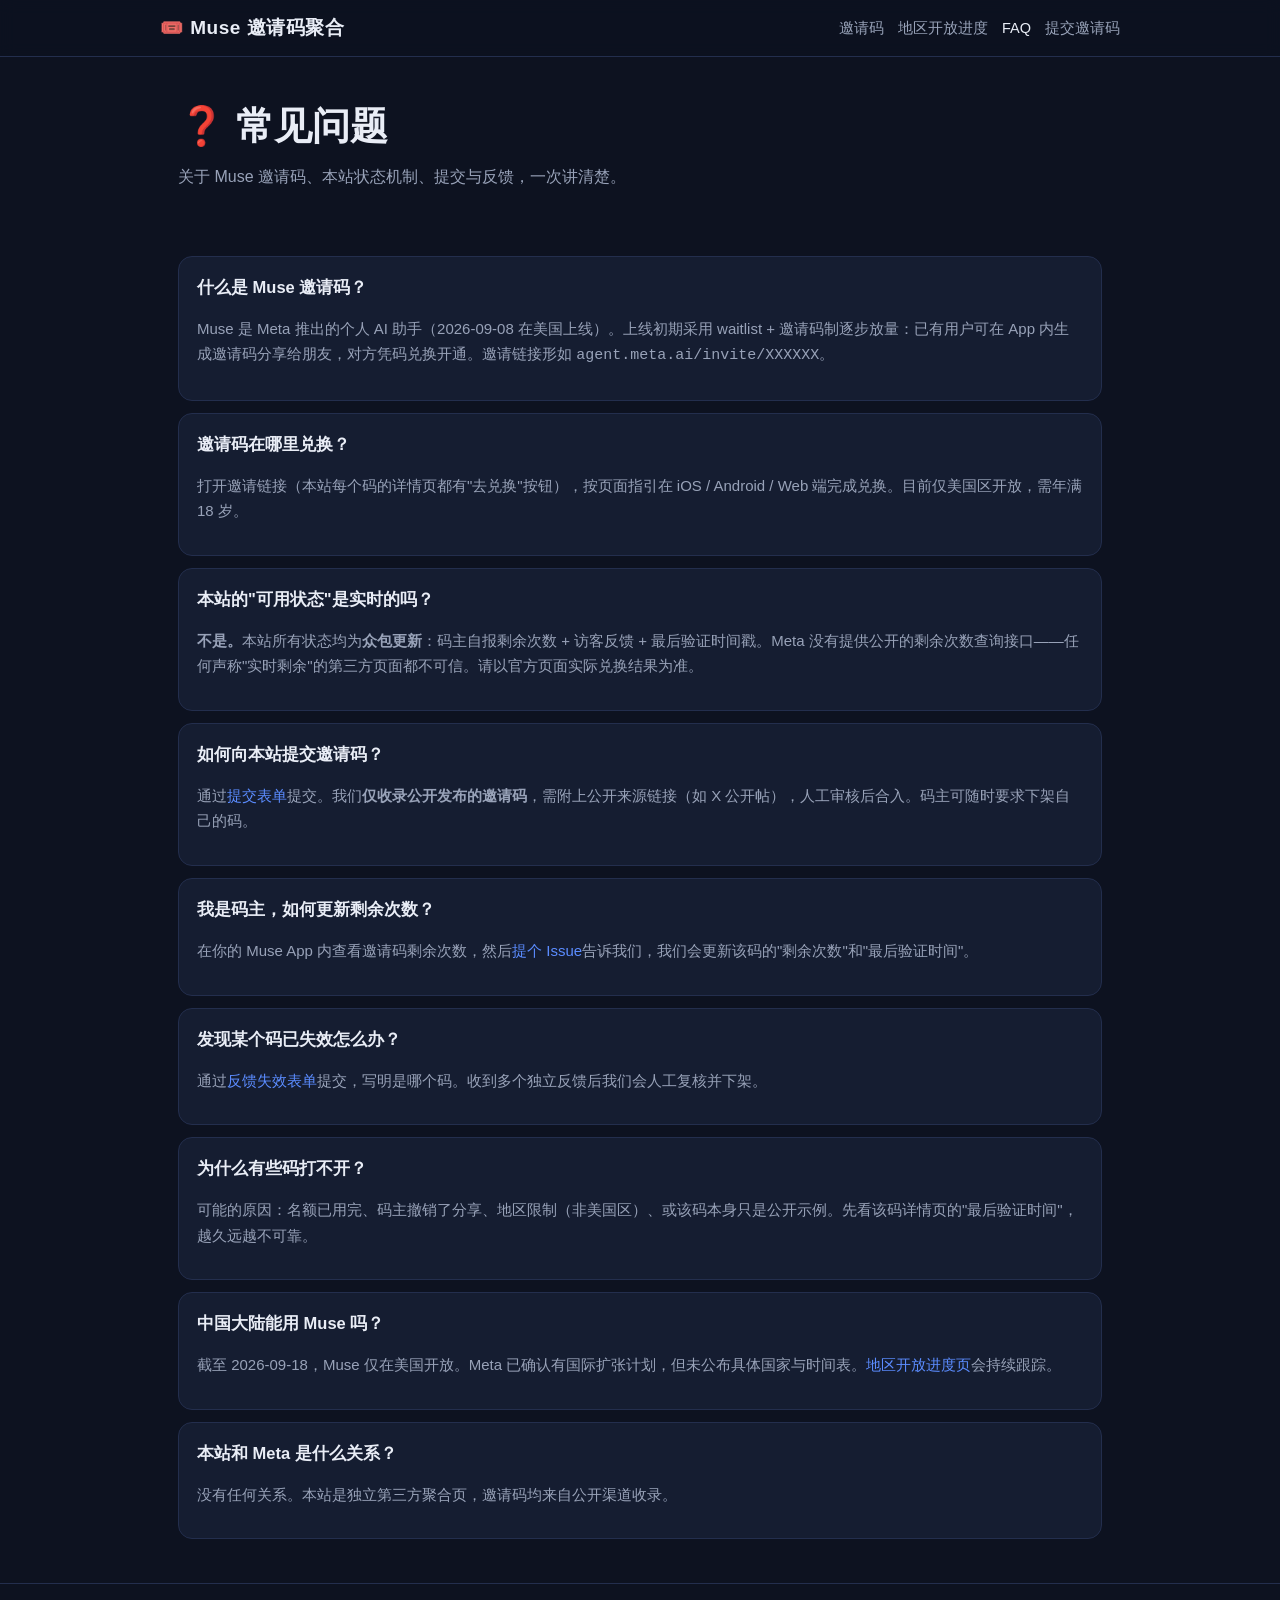
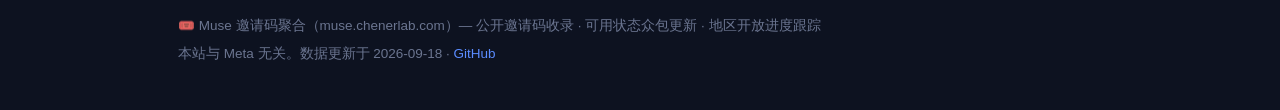
==== faq.html @ a4485e54 "Add faq.html" ====
<!DOCTYPE html>
<html lang="zh-CN">
<head>
<meta charset="UTF-8">
<meta name="viewport" content="width=device-width, initial-scale=1.0">
<title>Muse 邀请码 FAQ | Muse Invite Code FAQ</title>
<meta name="description" content="Muse 邀请码常见问题：邀请码是什么、在哪里兑换、本站状态是否实时、如何提交邀请码、码主如何更新剩余次数、中国大陆能用吗。Muse invite code FAQ.">
<meta name="keywords" content="Muse邀请码FAQ,Muse invite code FAQ,Muse怎么注册,Muse兑换,Muse中国能用吗">
<link rel="canonical" href="https://muse.chenerlab.com/faq.html">
<link rel="stylesheet" href="/assets/style.css">
<link rel="icon" href="data:image/svg+xml,<svg xmlns='http://www.w3.org/2000/svg' viewBox='0 0 100 100'><text y='.9em' font-size='90'>❓</text></svg>">
<meta property="og:title" content="Muse 邀请码 FAQ">
<meta property="og:type" content="website">
<script type="application/ld+json">
{"@context":"https://schema.org","@type":"FAQPage","mainEntity":[
{"@type":"Question","name":"什么是 Muse 邀请码？","acceptedAnswer":{"@type":"Answer","text":"Muse 是 Meta 推出的个人 AI 助手（2026-09-08 在美国上线）。上线初期采用 waitlist + 邀请码制逐步放量：已有用户可在 App 内生成邀请码分享给朋友，对方凭码兑换开通。邀请链接形如 agent.meta.ai/invite/XXXXXX。"}},
{"@type":"Question","name":"邀请码在哪里兑换？","acceptedAnswer":{"@type":"Answer","text":"打开邀请链接 agent.meta.ai/invite/你的邀请码，按页面指引在 iOS / Android / Web 端完成兑换。目前仅美国区开放，需年满 18 岁。"}},
{"@type":"Question","name":"本站的“可用状态”是实时的吗？","acceptedAnswer":{"@type":"Answer","text":"不是。本站所有状态均为众包更新：码主自报剩余次数 + 访客反馈 + 最后验证时间戳。Meta 没有提供公开的剩余次数查询接口，任何声称“实时剩余”的第三方页面都不可信。请以官方页面实际兑换结果为准。"}},
{"@type":"Question","name":"如何向本站提交邀请码？","acceptedAnswer":{"@type":"Answer","text":"通过本站的提交表单（GitHub Issue 模板）提交，仅收录公开发布的邀请码，需附上公开来源链接。人工审核后合入数据库。码主可随时要求下架自己的码。"}},
{"@type":"Question","name":"我是码主，如何更新剩余次数？","acceptedAnswer":{"@type":"Answer","text":"在 App 内查看你的邀请码剩余次数后，通过提交表单或直接提 Issue 告诉我们，我们会更新该码的“剩余次数”和“最后验证时间”。"}},
{"@type":"Question","name":"发现某个码已失效怎么办？","acceptedAnswer":{"@type":"Answer","text":"通过“反馈失效”表单提交，写明是哪个码。收到多个独立反馈后我们会人工复核并下架失效的码。"}},
{"@type":"Question","name":"中国大陆能用 Muse 吗？","acceptedAnswer":{"@type":"Answer","text":"截至 2026-09-18，Muse 仅在美国开放。Meta 已确认有国际扩张计划，但未公布具体国家与时间表。本站的地区开放进度页会持续跟踪。"}},
{"@type":"Question","name":"本站和 Meta 是什么关系？","acceptedAnswer":{"@type":"Answer","text":"没有任何关系。本站是独立第三方聚合页，邀请码均来自公开渠道收录，与 Meta 官方无关。"}}
]}
</script>
</head>
<body>
<header class="site"><div class="wrap nav">
  <a class="brand" href="/"><span>🎟️</span> Muse 邀请码聚合</a>
  <nav>
    <a href="/">邀请码</a>
    <a href="/regions.html">地区开放进度</a>
    <a href="/faq.html" class="active">FAQ</a>
    <a href="https://github.com/Chener/muse-invite/issues/new?template=submit-code.yml" target="_blank" rel="noopener">提交邀请码</a>
  </nav>
</div></header>

<main class="wrap">
  <div class="hero">
    <h1>❓ 常见问题</h1>
    <p>关于 Muse 邀请码、本站状态机制、提交与反馈，一次讲清楚。</p>
  </div>

  <section class="block">
    <div class="faq-item"><h3>什么是 Muse 邀请码？</h3>
      <p>Muse 是 Meta 推出的个人 AI 助手（2026-09-08 在美国上线）。上线初期采用 waitlist + 邀请码制逐步放量：已有用户可在 App 内生成邀请码分享给朋友，对方凭码兑换开通。邀请链接形如 <code>agent.meta.ai/invite/XXXXXX</code>。</p></div>

    <div class="faq-item"><h3>邀请码在哪里兑换？</h3>
      <p>打开邀请链接（本站每个码的详情页都有"去兑换"按钮），按页面指引在 iOS / Android / Web 端完成兑换。目前仅美国区开放，需年满 18 岁。</p></div>

    <div class="faq-item"><h3>本站的"可用状态"是实时的吗？</h3>
      <p><b>不是。</b>本站所有状态均为<b>众包更新</b>：码主自报剩余次数 + 访客反馈 + 最后验证时间戳。Meta 没有提供公开的剩余次数查询接口——任何声称"实时剩余"的第三方页面都不可信。请以官方页面实际兑换结果为准。</p></div>

    <div class="faq-item"><h3>如何向本站提交邀请码？</h3>
      <p>通过<a href="https://github.com/Chener/muse-invite/issues/new?template=submit-code.yml" target="_blank" rel="noopener">提交表单</a>提交。我们<b>仅收录公开发布的邀请码</b>，需附上公开来源链接（如 X 公开帖），人工审核后合入。码主可随时要求下架自己的码。</p></div>

    <div class="faq-item"><h3>我是码主，如何更新剩余次数？</h3>
      <p>在你的 Muse App 内查看邀请码剩余次数，然后<a href="https://github.com/Chener/muse-invite/issues/new" target="_blank" rel="noopener">提个 Issue</a>告诉我们，我们会更新该码的"剩余次数"和"最后验证时间"。</p></div>

    <div class="faq-item"><h3>发现某个码已失效怎么办？</h3>
      <p>通过<a href="https://github.com/Chener/muse-invite/issues/new?template=report-dead.yml" target="_blank" rel="noopener">反馈失效表单</a>提交，写明是哪个码。收到多个独立反馈后我们会人工复核并下架。</p></div>

    <div class="faq-item"><h3>为什么有些码打不开？</h3>
      <p>可能的原因：名额已用完、码主撤销了分享、地区限制（非美国区）、或该码本身只是公开示例。先看该码详情页的"最后验证时间"，越久远越不可靠。</p></div>

    <div class="faq-item"><h3>中国大陆能用 Muse 吗？</h3>
      <p>截至 2026-09-18，Muse 仅在美国开放。Meta 已确认有国际扩张计划，但未公布具体国家与时间表。<a href="/regions.html">地区开放进度页</a>会持续跟踪。</p></div>

    <div class="faq-item"><h3>本站和 Meta 是什么关系？</h3>
      <p>没有任何关系。本站是独立第三方聚合页，邀请码均来自公开渠道收录。</p></div>
  </section>
</main>

<footer class="site"><div class="wrap">
  <p>🎟️ Muse 邀请码聚合（muse.chenerlab.com）— 公开邀请码收录 · 可用状态众包更新 · 地区开放进度跟踪</p>
  <p>本站与 Meta 无关。数据更新于 2026-09-18 · <a href="https://github.com/Chener/muse-invite" target="_blank" rel="noopener">GitHub</a></p>
</div></footer>
</body>
</html>
---- assets/style.css ----
:root{
  --bg:#0d1220; --card:#151d31; --card2:#1a2440;
  --text:#e9edf6; --muted:#98a2b8; --faint:#6b7590;
  --accent:#5b8cff; --accent-d:#3a63c8;
  --green:#3ecf7f; --yellow:#e8b93e; --red:#e06565; --gray:#8a93a8;
  --border:#232e4d; --radius:14px;
}
*{box-sizing:border-box}
html{scroll-behavior:smooth}
body{
  margin:0; background:var(--bg); color:var(--text);
  font-family:-apple-system,BlinkMacSystemFont,"Segoe UI","PingFang SC","Hiragino Sans GB","Microsoft YaHei",Roboto,Helvetica,Arial,sans-serif;
  line-height:1.7; font-size:16px;
}
a{color:var(--accent); text-decoration:none}
a:hover{text-decoration:underline}
.wrap{max-width:960px; margin:0 auto; padding:0 18px}
header.site{border-bottom:1px solid var(--border); background:rgba(13,18,32,.92); position:sticky; top:0; z-index:10; backdrop-filter:blur(8px)}
.nav{display:flex; align-items:center; gap:18px; padding:12px 0; flex-wrap:wrap}
.brand{font-weight:800; font-size:19px; color:var(--text); letter-spacing:.5px}
.brand span{color:var(--accent)}
.nav nav{display:flex; gap:14px; margin-left:auto; flex-wrap:wrap; font-size:14.5px}
.nav nav a{color:var(--muted)}
.nav nav a:hover,.nav nav a.active{color:var(--text)}
.hero{padding:44px 0 26px; text-align:left}
.hero h1{font-size:clamp(26px,5vw,38px); margin:0 0 10px; line-height:1.35}
.hero p{color:var(--muted); margin:6px 0; max-width:640px}
.badge{display:inline-block; font-size:13px; padding:3px 12px; border-radius:999px; border:1px solid var(--border); color:var(--muted); margin:4px 6px 4px 0; background:var(--card)}
.badge.crowd{border-color:#4a5b8a; color:#bcd0ff; background:#1a2547}
.stats{display:flex; gap:12px; flex-wrap:wrap; margin:18px 0}
.stat{background:var(--card); border:1px solid var(--border); border-radius:var(--radius); padding:14px 18px; flex:1 1 140px}
.stat b{font-size:26px; display:block}
.stat small{color:var(--muted)}
.controls{display:flex; gap:10px; flex-wrap:wrap; margin:20px 0; align-items:center}
.controls select,.controls input{background:var(--card); color:var(--text); border:1px solid var(--border); border-radius:10px; padding:9px 12px; font-size:14.5px}
.cards{display:grid; grid-template-columns:repeat(auto-fill,minmax(280px,1fr)); gap:14px; margin:8px 0 30px}
.card{background:var(--card); border:1px solid var(--border); border-radius:var(--radius); padding:18px; display:flex; flex-direction:column; gap:8px}
.card:hover{border-color:#3a4a76}
.code{font-family:ui-monospace,SFMono-Regular,Menlo,Consolas,monospace; font-size:26px; font-weight:800; letter-spacing:2px}
.st{display:inline-block; font-size:12.5px; font-weight:700; padding:2px 10px; border-radius:999px; width:fit-content}
.st-unverified{background:rgba(232,185,62,.14); color:var(--yellow); border:1px solid rgba(232,185,62,.4)}
.st-working{background:rgba(62,207,127,.13); color:var(--green); border:1px solid rgba(62,207,127,.4)}
.st-review{background:rgba(224,101,101,.13); color:var(--red); border:1px solid rgba(224,101,101,.4)}
.st-retired{background:rgba(138,147,168,.13); color:var(--gray); border:1px solid rgba(138,147,168,.4)}
.meta{font-size:13.5px; color:var(--muted)}
.meta b{color:var(--text); font-weight:600}
.actions{display:flex; gap:10px; margin-top:6px; flex-wrap:wrap}
.btn{display:inline-block; background:var(--accent); color:#fff; font-weight:700; padding:10px 18px; border-radius:10px; border:0; cursor:pointer; font-size:15px}
.btn:hover{background:var(--accent-d); text-decoration:none; color:#fff}
.btn.ghost{background:transparent; border:1px solid var(--border); color:var(--text)}
.btn.ghost:hover{border-color:var(--accent); color:var(--text)}
.btn.small{padding:7px 14px; font-size:13.5px}
section.block{margin:34px 0}
h2.sec{font-size:22px; margin:0 0 12px; padding-bottom:8px; border-bottom:1px solid var(--border)}
.timeline{position:relative; margin:10px 0 0 8px; padding-left:26px; border-left:2px solid var(--border)}
.tl-item{position:relative; padding:0 0 26px}
.tl-item::before{content:""; position:absolute; left:-34px; top:6px; width:12px; height:12px; border-radius:50%; background:var(--bg); border:2px solid var(--faint)}
.tl-item.open::before{border-color:var(--green); background:var(--green)}
.tl-item.rumored::before{border-color:var(--yellow)}
.tl-item h3{margin:0 0 4px; font-size:17px}
.tl-item p{margin:4px 0; color:var(--muted); font-size:14.5px}
.faq-item{background:var(--card); border:1px solid var(--border); border-radius:var(--radius); padding:16px 18px; margin:12px 0}
.faq-item h3{margin:0 0 8px; font-size:16.5px}
.faq-item p,.faq-item li{color:var(--muted); font-size:15px}
.faq-item ul{margin:6px 0; padding-left:20px}
.detail-code{font-family:ui-monospace,Menlo,Consolas,monospace; font-size:clamp(34px,8vw,54px); font-weight:800; letter-spacing:4px; margin:10px 0}
.kv{display:grid; grid-template-columns:130px 1fr; gap:8px 14px; font-size:15px; margin:18px 0}
.kv dt{color:var(--faint)}
.kv dd{margin:0}
.notice{background:#1a2547; border:1px solid #4a5b8a; border-radius:var(--radius); padding:14px 18px; font-size:14.5px; color:#bcd0ff; margin:20px 0}
footer.site{border-top:1px solid var(--border); margin-top:44px; padding:26px 0 40px; color:var(--faint); font-size:13.5px}
footer.site p{margin:5px 0}
.empty{color:var(--muted); padding:24px; text-align:center; border:1px dashed var(--border); border-radius:var(--radius)}
@media(max-width:560px){
  .kv{grid-template-columns:1fr}
  .kv dt{margin-top:8px}
  .controls select,.controls input{flex:1 1 100%}
}
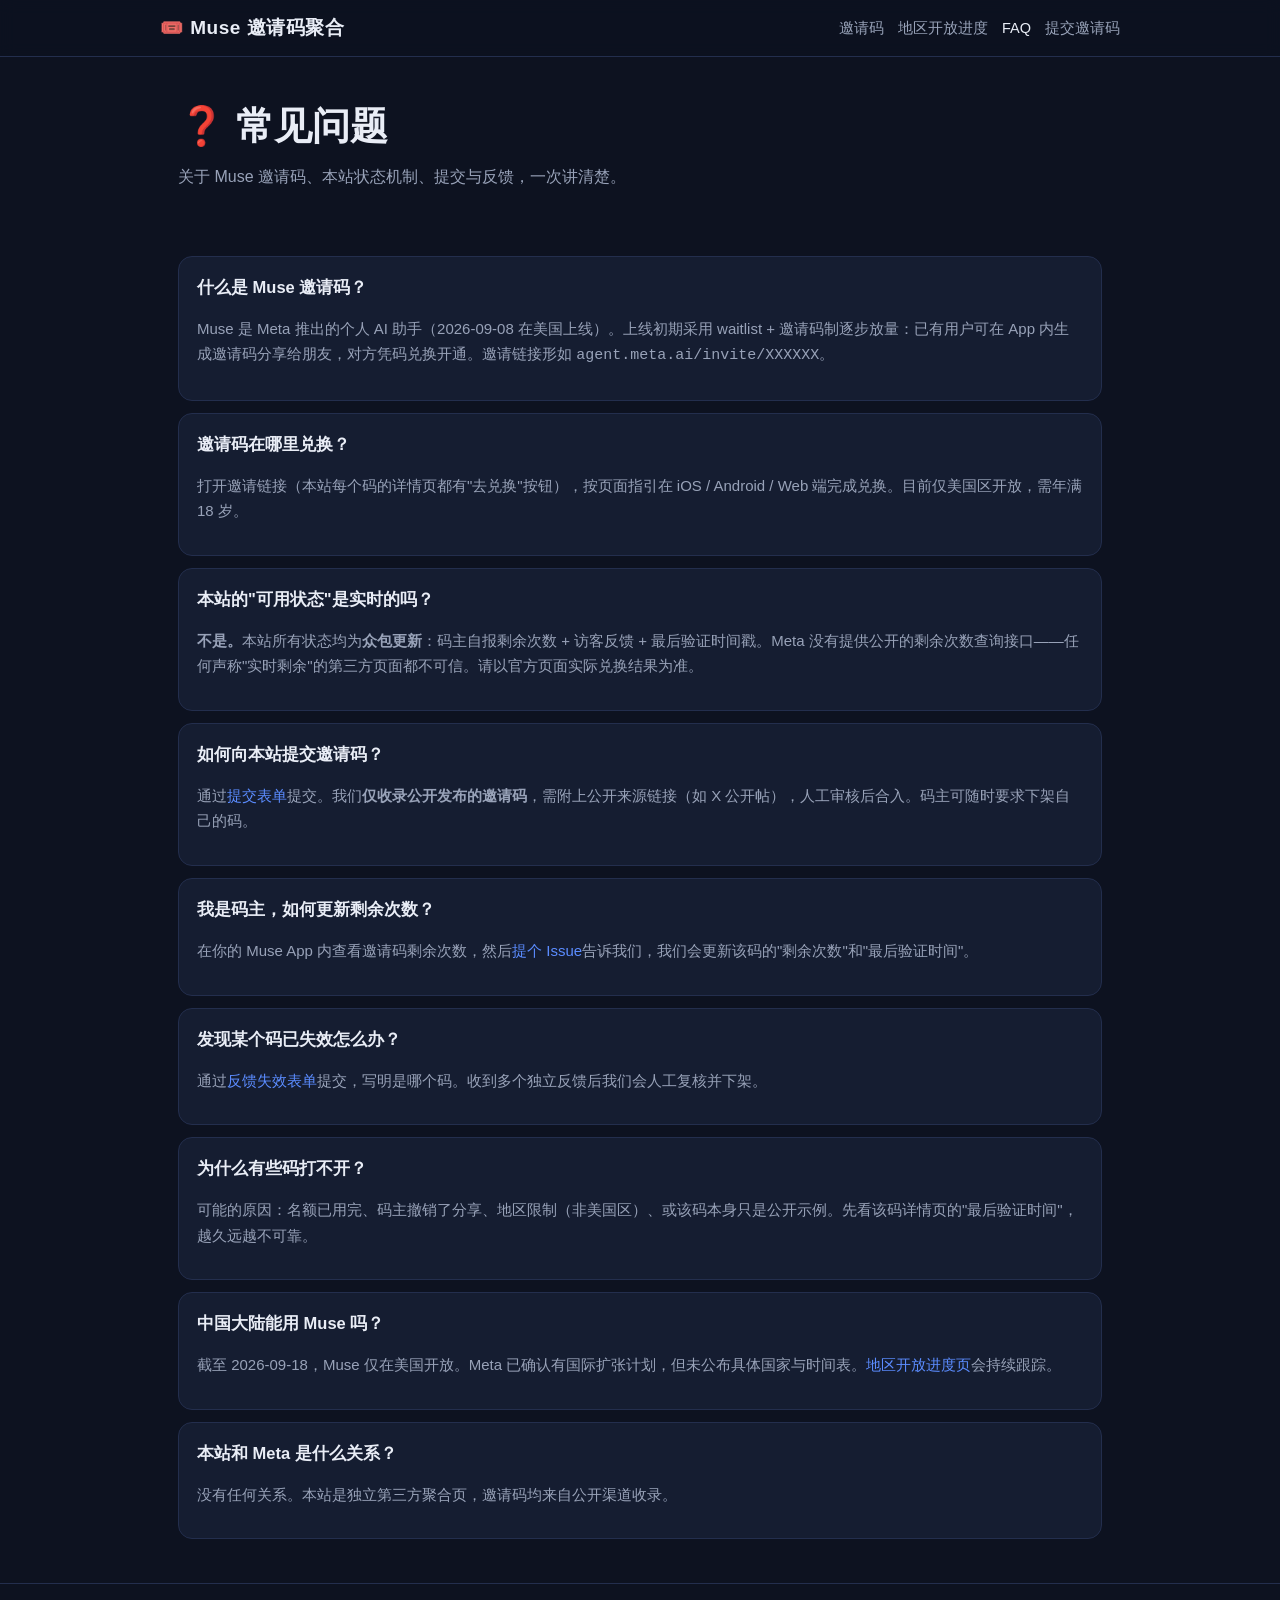
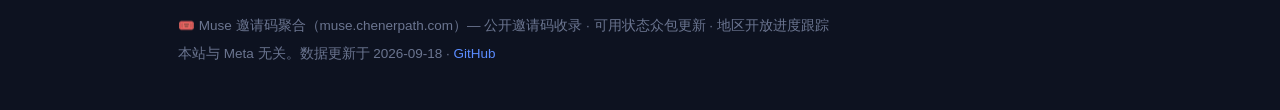
==== commit 13db9893: "fix: 站内域名引用纠正为 muse.chenerpath.com" ====
--- a/faq.html
+++ b/faq.html
@@ -6,7 +6,7 @@
 <title>Muse 邀请码 FAQ | Muse Invite Code FAQ</title>
 <meta name="description" content="Muse 邀请码常见问题：邀请码是什么、在哪里兑换、本站状态是否实时、如何提交邀请码、码主如何更新剩余次数、中国大陆能用吗。Muse invite code FAQ.">
 <meta name="keywords" content="Muse邀请码FAQ,Muse invite code FAQ,Muse怎么注册,Muse兑换,Muse中国能用吗">
-<link rel="canonical" href="https://muse.chenerlab.com/faq.html">
+<link rel="canonical" href="https://muse.chenerpath.com/faq.html">
 <link rel="stylesheet" href="/assets/style.css">
 <link rel="icon" href="data:image/svg+xml,<svg xmlns='http://www.w3.org/2000/svg' viewBox='0 0 100 100'><text y='.9em' font-size='90'>❓</text></svg>">
 <meta property="og:title" content="Muse 邀请码 FAQ">
@@ -72,7 +72,7 @@
 </main>
 
 <footer class="site"><div class="wrap">
-  <p>🎟️ Muse 邀请码聚合（muse.chenerlab.com）— 公开邀请码收录 · 可用状态众包更新 · 地区开放进度跟踪</p>
+  <p>🎟️ Muse 邀请码聚合（muse.chenerpath.com）— 公开邀请码收录 · 可用状态众包更新 · 地区开放进度跟踪</p>
   <p>本站与 Meta 无关。数据更新于 2026-09-18 · <a href="https://github.com/Chener/muse-invite" target="_blank" rel="noopener">GitHub</a></p>
 </div></footer>
 </body>
